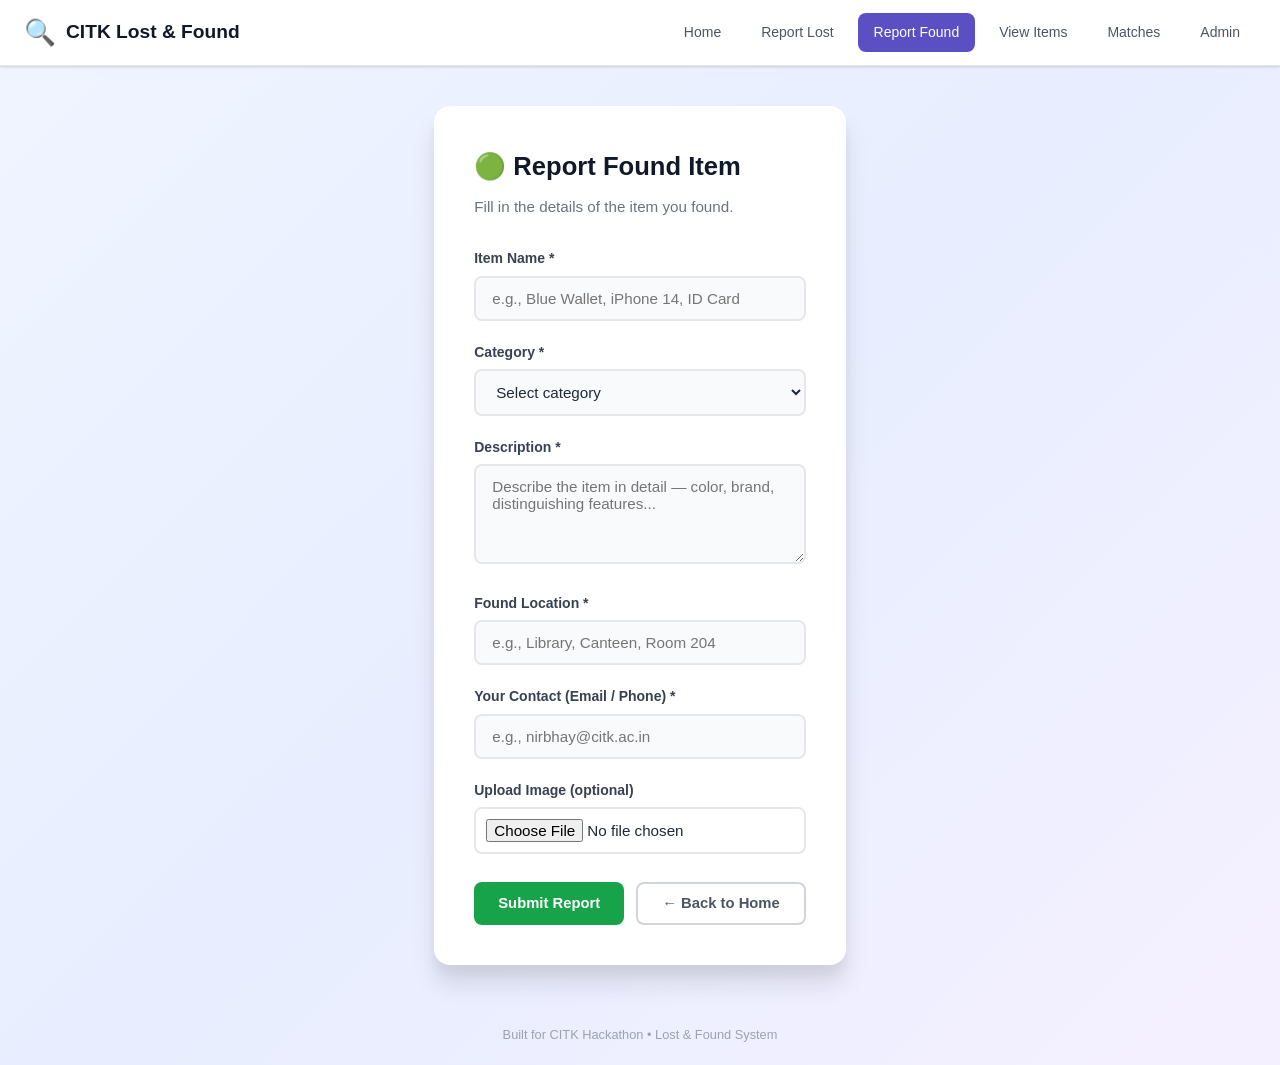
==== found.html @ c3c338a7 "Add files via upload" ====
<!DOCTYPE html>
<html lang="en">
<head>
  <meta charset="UTF-8">
  <meta name="viewport" content="width=device-width, initial-scale=1.0">
  <title>Report Found Item - CITK Lost & Found</title>
  <link rel="stylesheet" href="style.css">
</head>
<body>
  <div class="page-wrapper">

    <!-- Navbar -->
    <nav class="navbar">
      <a href="index.html" class="navbar-brand">
        <span class="logo-icon">🔍</span>
        CITK Lost & Found
      </a>
      <div class="navbar-links">
        <a href="index.html">Home</a>
        <a href="lost.html">Report Lost</a>
        <a href="found.html" class="active">Report Found</a>
        <a href="items.html">View Items</a>
        <a href="matches.html">Matches</a>
        <a href="admin.html">Admin</a>
      </div>
    </nav>

    <!-- Form -->
    <div class="form-card">
      <h2>🟢 Report Found Item</h2>
      <p class="form-subtitle">Fill in the details of the item you found.</p>

      <div class="alert alert-success" id="successAlert">
        ✅ Found item reported successfully! We'll try to match it.
      </div>
      <div class="alert alert-error" id="errorAlert">
        ❌ Something went wrong. Please try again.
      </div>

      <form id="foundForm">
        <div class="form-group">
          <label for="itemName">Item Name *</label>
          <input type="text" id="itemName" placeholder="e.g., Blue Wallet, iPhone 14, ID Card" required>
        </div>

        <div class="form-group">
          <label for="category">Category *</label>
          <select id="category" required>
            <option value="">Select category</option>
            <option value="electronics">Electronics</option>
            <option value="wallet">Wallet / Purse</option>
            <option value="keys">Keys</option>
            <option value="id-card">ID Card / Documents</option>
            <option value="clothing">Clothing / Accessories</option>
            <option value="bottle">Bottle / Container</option>
            <option value="bag">Bag / Backpack</option>
            <option value="book">Book / Notebook</option>
            <option value="other">Other</option>
          </select>
        </div>

        <div class="form-group">
          <label for="description">Description *</label>
          <textarea id="description" placeholder="Describe the item in detail — color, brand, distinguishing features..." required></textarea>
        </div>

        <div class="form-group">
          <label for="location">Found Location *</label>
          <input type="text" id="location" placeholder="e.g., Library, Canteen, Room 204" required>
        </div>

        <div class="form-group">
          <label for="contactInfo">Your Contact (Email / Phone) *</label>
          <input type="text" id="contactInfo" placeholder="e.g., nirbhay@citk.ac.in" required>
        </div>

        <div class="form-group">
          <label for="imageUpload">Upload Image (optional)</label>
          <input type="file" id="imageUpload" accept="image/*">
          <div class="image-preview" id="imagePreview">
            <img id="previewImg" src="" alt="Preview">
          </div>
        </div>

        <div class="form-actions">
          <button type="submit" class="btn btn-success" id="submitBtn">
            Submit Report
          </button>
          <a href="index.html" class="btn btn-outline">← Back to Home</a>
        </div>
      </form>
    </div>

    <footer class="footer">
      Built for CITK Hackathon • Lost & Found System
    </footer>

  </div>

  <!-- Firebase SDK -->
  <script src="https://www.gstatic.com/firebasejs/10.12.0/firebase-app-compat.js"></script>
  <script src="https://www.gstatic.com/firebasejs/10.12.0/firebase-firestore-compat.js"></script>
  <script src="firebase-config.js"></script>
  <script src="app.js"></script>
  <script>
    // Image Preview
    document.getElementById('imageUpload').addEventListener('change', function(e) {
      const file = e.target.files[0];
      if (file) {
        const preview = document.getElementById('imagePreview');
        const img = document.getElementById('previewImg');
        const reader = new FileReader();
        reader.onload = function(ev) {
          img.src = ev.target.result;
          preview.style.display = 'block';
        };
        reader.readAsDataURL(file);
      }
    });

    // Form Submit
    document.getElementById('foundForm').addEventListener('submit', async function(e) {
      e.preventDefault();
      const btn = document.getElementById('submitBtn');
      btn.textContent = 'Submitting...';
      btn.disabled = true;

      try {
        const imageFile = document.getElementById('imageUpload').files[0];
        let imageData = '';

        if (imageFile) {
          imageData = await compressAndConvertImage(imageFile);
        }

        await db.collection('foundItems').add({
          name: document.getElementById('itemName').value.trim(),
          category: document.getElementById('category').value,
          description: document.getElementById('description').value.trim(),
          location: document.getElementById('location').value.trim(),
          contact: document.getElementById('contactInfo').value.trim(),
          image: imageData,
          status: 'open',
          type: 'found',
          createdAt: firebase.firestore.FieldValue.serverTimestamp()
        });

        showAlert('successAlert');
        document.getElementById('foundForm').reset();
        document.getElementById('imagePreview').style.display = 'none';
      } catch (err) {
        console.error(err);
        showAlert('errorAlert');
      }

      btn.textContent = 'Submit Report';
      btn.disabled = false;
    });
  </script>
</body>
</html>
---- style.css ----
/* ============================================
   CITK LOST & FOUND — STYLESHEET
   ============================================ */

/* ---------- Reset & Base ---------- */
*,
*::before,
*::after {
  margin: 0;
  padding: 0;
  box-sizing: border-box;
}

:root {
  --primary: #5b4fc4;
  --primary-dark: #4a3fb3;
  --primary-light: #ede9fe;
  --success: #16a34a;
  --success-light: #dcfce7;
  --danger: #dc2626;
  --danger-light: #fee2e2;
  --warning: #f59e0b;
  --warning-light: #fef3c7;
  --info: #2563eb;
  --info-light: #dbeafe;
  --gray-50: #f9fafb;
  --gray-100: #f3f4f6;
  --gray-200: #e5e7eb;
  --gray-300: #d1d5db;
  --gray-400: #9ca3af;
  --gray-500: #6b7280;
  --gray-600: #4b5563;
  --gray-700: #374151;
  --gray-800: #1f2937;
  --gray-900: #111827;
  --white: #ffffff;
  --shadow: 0 1px 3px rgba(0, 0, 0, 0.1), 0 1px 2px rgba(0, 0, 0, 0.06);
  --shadow-md: 0 4px 6px rgba(0, 0, 0, 0.07), 0 2px 4px rgba(0, 0, 0, 0.06);
  --shadow-lg: 0 10px 15px rgba(0, 0, 0, 0.1), 0 4px 6px rgba(0, 0, 0, 0.05);
  --shadow-xl: 0 20px 25px rgba(0, 0, 0, 0.1), 0 10px 10px rgba(0, 0, 0, 0.04);
  --radius: 12px;
  --radius-sm: 8px;
  --radius-lg: 16px;
  --transition: all 0.2s ease;
}

body {
  font-family: 'Segoe UI', 'Inter', -apple-system, BlinkMacSystemFont, sans-serif;
  background: linear-gradient(135deg, #f0f4ff 0%, #e8eeff 50%, #f5f0ff 100%);
  color: var(--gray-800);
  min-height: 100vh;
  line-height: 1.6;
}

/* ---------- Layout ---------- */
.container {
  max-width: 1100px;
  margin: 0 auto;
  padding: 40px 20px;
}

.page-wrapper {
  min-height: 100vh;
  display: flex;
  flex-direction: column;
}

/* ---------- Header / Navbar ---------- */
.navbar {
  background: var(--white);
  border-bottom: 1px solid var(--gray-200);
  padding: 12px 24px;
  display: flex;
  align-items: center;
  justify-content: space-between;
  box-shadow: var(--shadow);
  position: sticky;
  top: 0;
  z-index: 100;
}

.navbar-brand {
  display: flex;
  align-items: center;
  gap: 10px;
  text-decoration: none;
  color: var(--gray-900);
  font-weight: 700;
  font-size: 1.2rem;
}

.navbar-brand .logo-icon {
  font-size: 1.6rem;
}

.navbar-links {
  display: flex;
  gap: 8px;
  flex-wrap: wrap;
}

.navbar-links a {
  text-decoration: none;
  padding: 8px 16px;
  border-radius: var(--radius-sm);
  font-size: 0.875rem;
  font-weight: 500;
  color: var(--gray-600);
  transition: var(--transition);
}

.navbar-links a:hover {
  background: var(--primary-light);
  color: var(--primary);
}

.navbar-links a.active {
  background: var(--primary);
  color: var(--white);
}

/* ---------- Hero / Home ---------- */
.hero {
  text-align: center;
  padding: 80px 20px;
}

.hero-card {
  background: var(--white);
  border-radius: var(--radius-lg);
  padding: 60px 40px;
  box-shadow: var(--shadow-xl);
  max-width: 700px;
  margin: 0 auto;
}

.hero h1 {
  font-size: 2.4rem;
  font-weight: 800;
  color: var(--gray-900);
  margin-bottom: 8px;
  letter-spacing: -0.5px;
}

.hero .subtitle {
  font-size: 1.05rem;
  color: var(--gray-500);
  margin-bottom: 12px;
}

.hero .description {
  font-size: 0.95rem;
  color: var(--gray-400);
  margin-bottom: 36px;
}

.hero-buttons {
  display: flex;
  flex-wrap: wrap;
  gap: 12px;
  justify-content: center;
}

/* ---------- Buttons ---------- */
.btn {
  display: inline-flex;
  align-items: center;
  gap: 8px;
  padding: 12px 24px;
  border-radius: var(--radius-sm);
  font-size: 0.925rem;
  font-weight: 600;
  text-decoration: none;
  border: none;
  cursor: pointer;
  transition: var(--transition);
  line-height: 1;
}

.btn:hover {
  transform: translateY(-1px);
  box-shadow: var(--shadow-md);
}

.btn:active {
  transform: translateY(0);
}

.btn-primary {
  background: var(--primary);
  color: var(--white);
}

.btn-primary:hover {
  background: var(--primary-dark);
}

.btn-success {
  background: var(--success);
  color: var(--white);
}

.btn-success:hover {
  background: #15803d;
}

.btn-danger {
  background: var(--danger);
  color: var(--white);
}

.btn-danger:hover {
  background: #b91c1c;
}

.btn-warning {
  background: var(--warning);
  color: var(--white);
}

.btn-warning:hover {
  background: #d97706;
}

.btn-info {
  background: var(--info);
  color: var(--white);
}

.btn-info:hover {
  background: #1d4ed8;
}

.btn-outline {
  background: var(--white);
  color: var(--gray-600);
  border: 2px solid var(--gray-300);
}

.btn-outline:hover {
  border-color: var(--primary);
  color: var(--primary);
  background: var(--primary-light);
}

.btn-sm {
  padding: 8px 16px;
  font-size: 0.825rem;
}

.btn-lg {
  padding: 14px 28px;
  font-size: 1rem;
}

/* ---------- Cards ---------- */
.card {
  background: var(--white);
  border-radius: var(--radius);
  box-shadow: var(--shadow);
  overflow: hidden;
  transition: var(--transition);
}

.card:hover {
  box-shadow: var(--shadow-lg);
  transform: translateY(-2px);
}

.card-body {
  padding: 20px;
}

/* ---------- Forms ---------- */
.form-card {
  background: var(--white);
  border-radius: var(--radius-lg);
  padding: 40px;
  box-shadow: var(--shadow-xl);
  max-width: 600px;
  margin: 40px auto;
}

.form-card h2 {
  font-size: 1.6rem;
  font-weight: 700;
  margin-bottom: 8px;
  color: var(--gray-900);
}

.form-card .form-subtitle {
  color: var(--gray-500);
  margin-bottom: 28px;
  font-size: 0.95rem;
}

.form-group {
  margin-bottom: 20px;
}

.form-group label {
  display: block;
  font-weight: 600;
  font-size: 0.875rem;
  color: var(--gray-700);
  margin-bottom: 6px;
}

.form-group input,
.form-group textarea,
.form-group select {
  width: 100%;
  padding: 12px 16px;
  border: 2px solid var(--gray-200);
  border-radius: var(--radius-sm);
  font-size: 0.95rem;
  font-family: inherit;
  color: var(--gray-800);
  transition: var(--transition);
  background: var(--gray-50);
}

.form-group input:focus,
.form-group textarea:focus,
.form-group select:focus {
  outline: none;
  border-color: var(--primary);
  background: var(--white);
  box-shadow: 0 0 0 3px rgba(91, 79, 196, 0.1);
}

.form-group textarea {
  resize: vertical;
  min-height: 100px;
}

.form-group input[type="file"] {
  padding: 10px;
  background: var(--white);
  cursor: pointer;
}

.form-actions {
  display: flex;
  gap: 12px;
  margin-top: 28px;
}

/* Image preview */
.image-preview {
  margin-top: 12px;
  max-width: 200px;
  max-height: 200px;
  border-radius: var(--radius-sm);
  overflow: hidden;
  display: none;
}

.image-preview img {
  width: 100%;
  height: 100%;
  object-fit: cover;
}

/* ---------- Page Title ---------- */
.page-title {
  text-align: center;
  margin-bottom: 32px;
}

.page-title h2 {
  font-size: 1.8rem;
  font-weight: 700;
  color: var(--gray-900);
}

.page-title p {
  color: var(--gray-500);
  margin-top: 4px;
}

/* ---------- Items Grid ---------- */
.items-grid {
  display: grid;
  grid-template-columns: repeat(auto-fill, minmax(300px, 1fr));
  gap: 20px;
  margin-top: 20px;
}

.item-card {
  background: var(--white);
  border-radius: var(--radius);
  box-shadow: var(--shadow);
  overflow: hidden;
  transition: var(--transition);
}

.item-card:hover {
  box-shadow: var(--shadow-lg);
  transform: translateY(-3px);
}

.item-card .item-image {
  width: 100%;
  height: 200px;
  object-fit: cover;
  background: var(--gray-100);
  display: flex;
  align-items: center;
  justify-content: center;
}

.item-card .item-image img {
  width: 100%;
  height: 200px;
  object-fit: cover;
}

.item-card .item-image .no-image {
  color: var(--gray-400);
  font-size: 3rem;
}

.item-card .item-details {
  padding: 16px 20px;
}

.item-card .item-name {
  font-size: 1.1rem;
  font-weight: 700;
  color: var(--gray-900);
  margin-bottom: 4px;
}

.item-card .item-description {
  font-size: 0.875rem;
  color: var(--gray-500);
  margin-bottom: 8px;
  display: -webkit-box;
  -webkit-line-clamp: 2;
  -webkit-box-orient: vertical;
  overflow: hidden;
}

.item-card .item-meta {
  display: flex;
  justify-content: space-between;
  align-items: center;
  margin-top: 12px;
}

.item-card .item-location {
  font-size: 0.825rem;
  color: var(--gray-500);
  display: flex;
  align-items: center;
  gap: 4px;
}

.item-card .item-date {
  font-size: 0.75rem;
  color: var(--gray-400);
}

/* ---------- Badges ---------- */
.badge {
  display: inline-flex;
  align-items: center;
  padding: 4px 10px;
  border-radius: 20px;
  font-size: 0.75rem;
  font-weight: 600;
  text-transform: uppercase;
  letter-spacing: 0.5px;
}

.badge-lost {
  background: var(--danger-light);
  color: var(--danger);
}

.badge-found {
  background: var(--success-light);
  color: var(--success);
}

.badge-open {
  background: var(--warning-light);
  color: #92400e;
}

.badge-returned {
  background: var(--success-light);
  color: var(--success);
}

/* ---------- Filter Bar ---------- */
.filter-bar {
  display: flex;
  gap: 10px;
  margin-bottom: 24px;
  flex-wrap: wrap;
  justify-content: center;
}

.filter-btn {
  padding: 8px 20px;
  border: 2px solid var(--gray-200);
  background: var(--white);
  border-radius: 25px;
  font-size: 0.875rem;
  font-weight: 500;
  color: var(--gray-600);
  cursor: pointer;
  transition: var(--transition);
}

.filter-btn:hover {
  border-color: var(--primary);
  color: var(--primary);
}

.filter-btn.active {
  background: var(--primary);
  color: var(--white);
  border-color: var(--primary);
}

/* ---------- Matches ---------- */
.matches-container {
  display: flex;
  flex-direction: column;
  gap: 24px;
}

.match-pair {
  background: var(--white);
  border-radius: var(--radius);
  box-shadow: var(--shadow);
  padding: 24px;
  display: grid;
  grid-template-columns: 1fr auto 1fr;
  gap: 20px;
  align-items: center;
}

.match-item {
  text-align: center;
}

.match-item img {
  width: 120px;
  height: 120px;
  object-fit: cover;
  border-radius: var(--radius-sm);
  margin-bottom: 10px;
}

.match-item .match-name {
  font-weight: 700;
  color: var(--gray-900);
  font-size: 0.95rem;
}

.match-item .match-detail {
  font-size: 0.825rem;
  color: var(--gray-500);
  margin-top: 2px;
}

.match-arrow {
  font-size: 2rem;
  color: var(--primary);
  display: flex;
  flex-direction: column;
  align-items: center;
  gap: 4px;
}

.match-score {
  font-size: 0.75rem;
  font-weight: 600;
  color: var(--success);
  background: var(--success-light);
  padding: 2px 10px;
  border-radius: 12px;
}

/* ---------- Admin Table ---------- */
.admin-table-container {
  background: var(--white);
  border-radius: var(--radius);
  box-shadow: var(--shadow);
  overflow-x: auto;
}

.admin-table {
  width: 100%;
  border-collapse: collapse;
}

.admin-table thead {
  background: var(--gray-50);
}

.admin-table th {
  padding: 14px 16px;
  text-align: left;
  font-size: 0.8rem;
  font-weight: 700;
  color: var(--gray-500);
  text-transform: uppercase;
  letter-spacing: 0.5px;
  border-bottom: 2px solid var(--gray-200);
}

.admin-table td {
  padding: 14px 16px;
  font-size: 0.9rem;
  color: var(--gray-700);
  border-bottom: 1px solid var(--gray-100);
}

.admin-table tr:hover {
  background: var(--gray-50);
}

.admin-table .item-thumb {
  width: 50px;
  height: 50px;
  object-fit: cover;
  border-radius: 6px;
}

/* ---------- Alerts ---------- */
.alert {
  padding: 14px 20px;
  border-radius: var(--radius-sm);
  margin-bottom: 20px;
  font-size: 0.9rem;
  font-weight: 500;
  display: none;
}

.alert-success {
  background: var(--success-light);
  color: #166534;
  border: 1px solid #bbf7d0;
}

.alert-error {
  background: var(--danger-light);
  color: #991b1b;
  border: 1px solid #fecaca;
}

.alert-info {
  background: var(--info-light);
  color: #1e40af;
  border: 1px solid #bfdbfe;
}

/* ---------- Loading ---------- */
.loading {
  text-align: center;
  padding: 60px 20px;
  color: var(--gray-400);
}

.loading .spinner {
  width: 40px;
  height: 40px;
  border: 4px solid var(--gray-200);
  border-top: 4px solid var(--primary);
  border-radius: 50%;
  animation: spin 0.8s linear infinite;
  margin: 0 auto 16px;
}

@keyframes spin {
  to { transform: rotate(360deg); }
}

/* ---------- Empty State ---------- */
.empty-state {
  text-align: center;
  padding: 60px 20px;
  color: var(--gray-400);
}

.empty-state .empty-icon {
  font-size: 4rem;
  margin-bottom: 16px;
}

.empty-state h3 {
  color: var(--gray-600);
  margin-bottom: 8px;
}

/* ---------- Footer ---------- */
.footer {
  text-align: center;
  padding: 20px;
  color: var(--gray-400);
  font-size: 0.8rem;
  margin-top: auto;
}

/* ---------- Stats Bar ---------- */
.stats-bar {
  display: flex;
  gap: 16px;
  justify-content: center;
  margin-bottom: 32px;
  flex-wrap: wrap;
}

.stat-card {
  background: var(--white);
  border-radius: var(--radius-sm);
  padding: 16px 24px;
  box-shadow: var(--shadow);
  text-align: center;
  min-width: 140px;
}

.stat-card .stat-number {
  font-size: 1.8rem;
  font-weight: 800;
  color: var(--primary);
}

.stat-card .stat-label {
  font-size: 0.8rem;
  color: var(--gray-500);
  font-weight: 500;
  text-transform: uppercase;
  letter-spacing: 0.5px;
}

/* ---------- Search ---------- */
.search-bar {
  margin-bottom: 24px;
  display: flex;
  justify-content: center;
}

.search-bar input {
  width: 100%;
  max-width: 500px;
  padding: 12px 20px;
  border: 2px solid var(--gray-200);
  border-radius: 25px;
  font-size: 0.95rem;
  font-family: inherit;
  transition: var(--transition);
}

.search-bar input:focus {
  outline: none;
  border-color: var(--primary);
  box-shadow: 0 0 0 3px rgba(91, 79, 196, 0.1);
}

/* ---------- Responsive ---------- */
@media (max-width: 768px) {
  .navbar {
    flex-direction: column;
    gap: 10px;
    padding: 12px 16px;
  }

  .navbar-links {
    justify-content: center;
  }

  .hero-card {
    padding: 40px 24px;
  }

  .hero h1 {
    font-size: 1.8rem;
  }

  .hero-buttons {
    flex-direction: column;
    align-items: center;
  }

  .form-card {
    margin: 20px 16px;
    padding: 28px 20px;
  }

  .items-grid {
    grid-template-columns: 1fr;
  }

  .match-pair {
    grid-template-columns: 1fr;
    text-align: center;
  }

  .match-arrow {
    transform: rotate(90deg);
  }

  .admin-table th,
  .admin-table td {
    padding: 10px 8px;
    font-size: 0.8rem;
  }

  .stats-bar {
    flex-direction: column;
    align-items: center;
  }

  .container {
    padding: 20px 16px;
  }
}

@media (max-width: 480px) {
  .hero h1 {
    font-size: 1.5rem;
  }

  .btn {
    padding: 10px 18px;
    font-size: 0.85rem;
  }
}
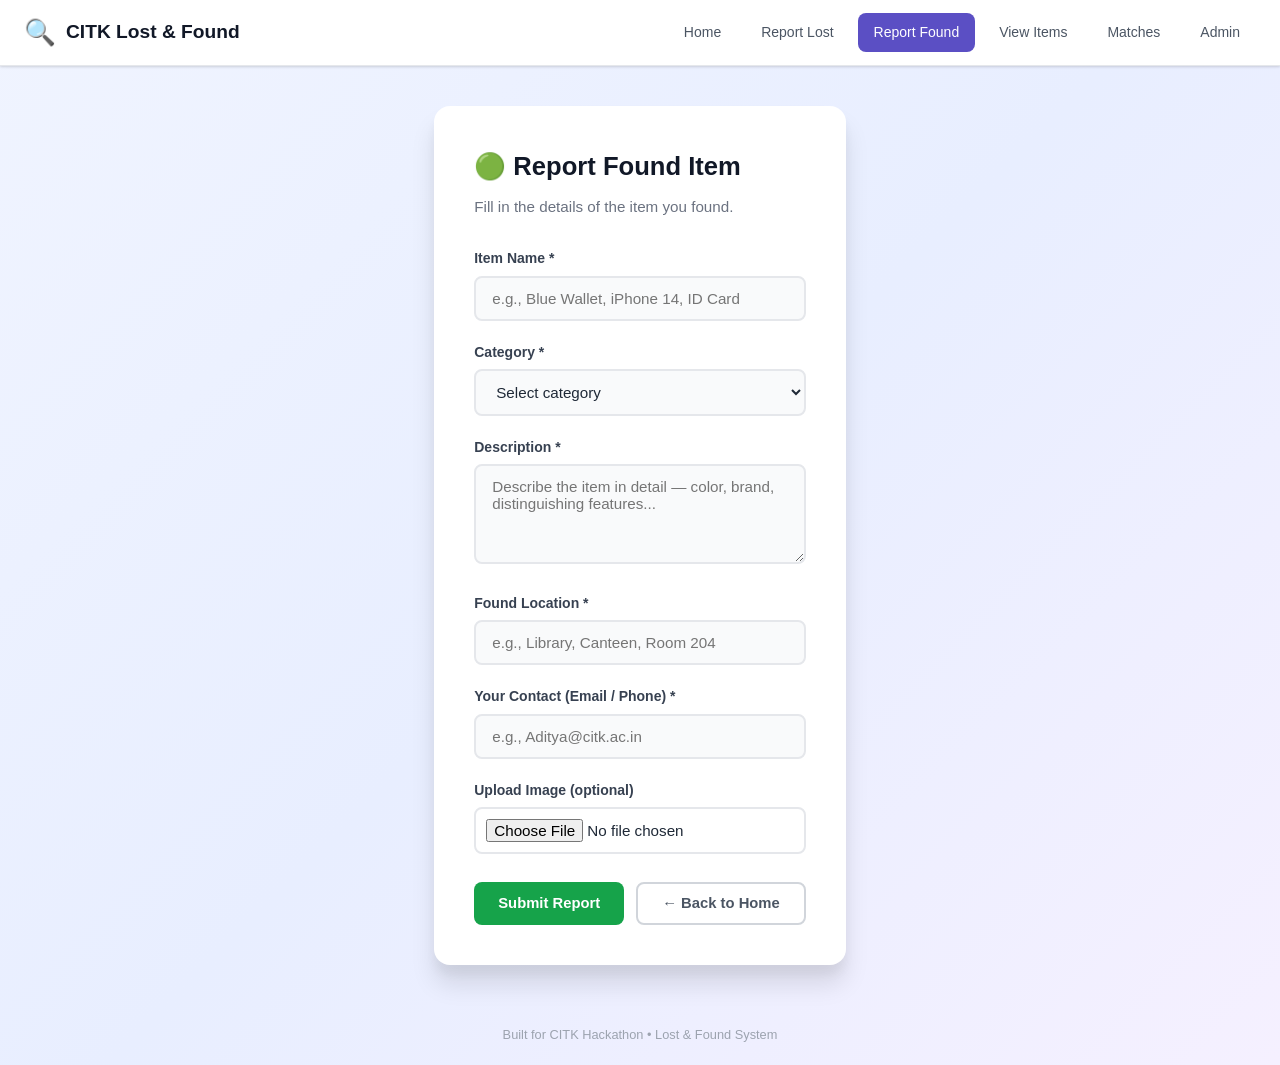
==== commit a1394523: "Update found.html" ====
--- a/found.html
+++ b/found.html
@@ -71,7 +71,7 @@
 
         <div class="form-group">
           <label for="contactInfo">Your Contact (Email / Phone) *</label>
-          <input type="text" id="contactInfo" placeholder="e.g., nirbhay@citk.ac.in" required>
+          <input type="text" id="contactInfo" placeholder="e.g., Aditya@citk.ac.in" required>
         </div>
 
         <div class="form-group">
@@ -158,4 +158,4 @@
     });
   </script>
 </body>
-</html>+</html>
